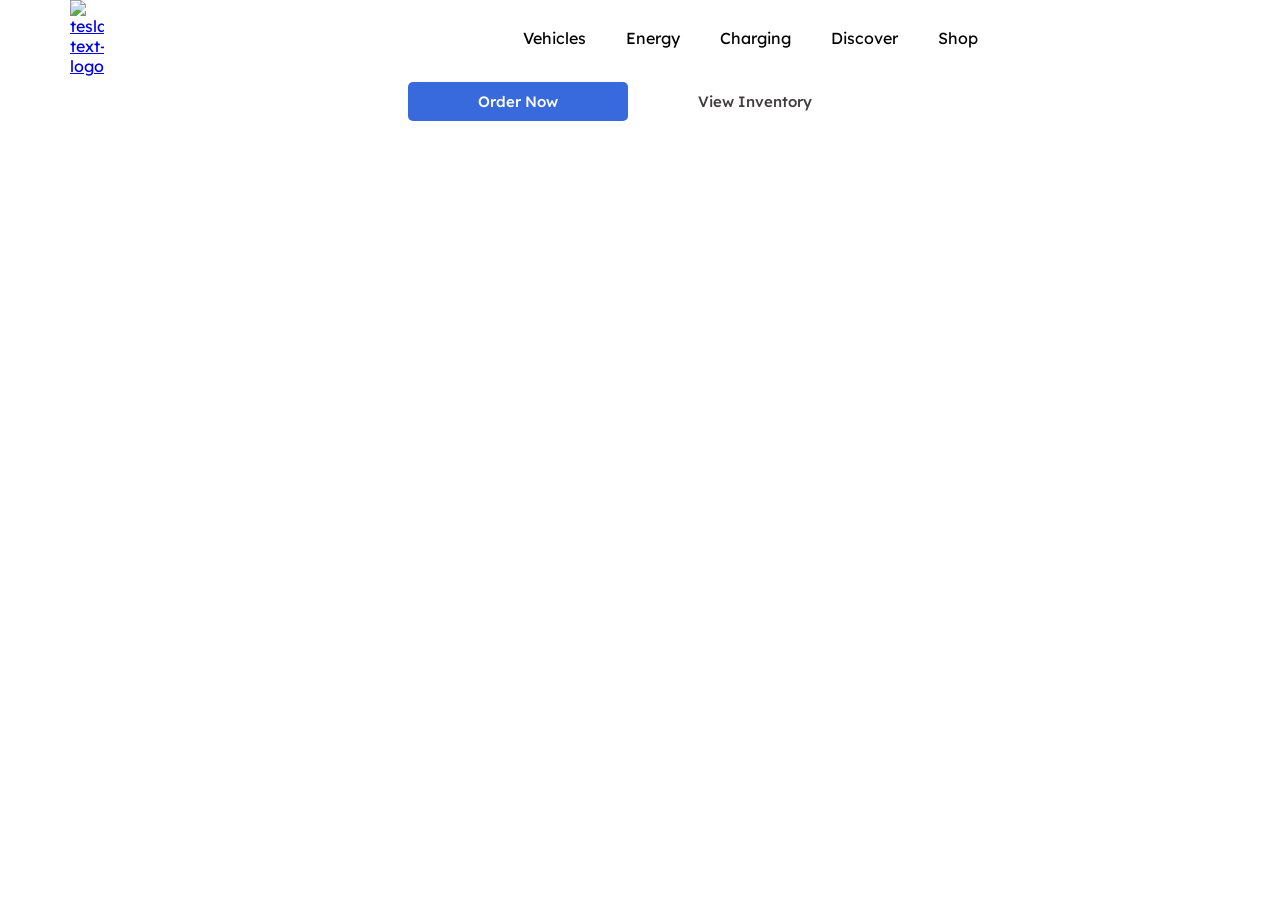
==== tesla.html @ 4c20801f "Finish making the promotion-1" ====
<!DOCTYPE html>
<html lang="en">
<head>
    <meta charset="UTF-8">
    <meta name="viewport" content="width=device-width, initial-scale=1.0">
    <title>Electric Cars, Solar & Clean Energy | Tesla</title>
    <link rel="stylesheet" href="tesla.css">

    <link rel="stylesheet" href="https://fonts.googleapis.com/css2?family=Material+Symbols+Outlined:opsz,wght,FILL,GRAD@24,400,0,0" />

    <link rel="preconnect" href="https://fonts.googleapis.com">
    <link rel="preconnect" href="https://fonts.gstatic.com" crossorigin>
    <link href="https://fonts.googleapis.com/css2?family=Lexend:wght@100..900&family=Plus+Jakarta+Sans:ital,wght@0,200..800;1,200..800&display=swap" rel="stylesheet">
</head>
<body>
    <div class="navbar">
        <div class="navbar-container">
            <div class="left-container">
                <a href="#"><img src="https://images.seeklogo.com/logo-png/20/2/tesla-motors-logo-png_seeklogo-204478.png" alt="tesla-text-logo"></a>
            </div>
            <div class="middle-container">
                <ul>
                    <a href="#"><li>Vehicles</li></a>
                    <a href="#"><li>Energy</li></a>
                    <a href="#"><li>Charging</li></a>
                    <a href="#"><li>Discover</li></a>
                    <a href="#"><li>Shop</li></a>
                </ul>
            </div>
            <div class="right-container">
                <a href="#"><span class="material-symbols-outlined">help</span></a>
                <a href="#"><span class="material-symbols-outlined">language</span></a>
                <a href="#"><span class="material-symbols-outlined">account_circle</span></a>
            </div>
        </div>
    </div>

    <div class="hero">
        <div class="hero-container">
            <div class="slide">
                <div class="text">
                    <p>Model 3</p>
                </div>
                <div class="text-1">
                    <p class="order">Order Now</p>
                    <p class="inventory">View Inventory</p>
                </div>
                <a href="#"><img src="https://digitalassets.tesla.com/tesla-contents/image/upload/f_auto,q_auto/Homepage-Promo-Model-3-Desktop-US-CA-MX.jpg" alt=""></a>
            </div>
        </div>
    </div>
</body>
</html>
---- tesla.css ----
* {
    margin: 0;
    padding: 0;
    font-family: "Lexend", sans-serif;
}

.navbar-container {
    display: flex;
    justify-content: space-between;
    align-items: center;

    background-color: rgb(255, 255, 255);
    margin: 0 auto;
}

.left-container img{
    width: 30%;
    display: block;
    margin-left: 70px;
}

.middle-container ul{
    display: flex;
    gap: 20px;
    margin: auto 400px;

    transition: 0.3s;
}

.middle-container a:hover{
    background-color: rgba(169, 167, 167, 0.395);
    border-radius: 5px;

    transition: 0.7s;
}

.middle-container li{
    list-style-type: none;
    color: black;
}

.middle-container a{
    text-decoration: none;
    padding: 10px;
}

.right-container {
    display: flex;
    align-items: center;
    gap: 15px;
    margin: auto 100px;
}

.right-container a:hover {
    background-color: rgba(169, 167, 167, 0.395);
    border-radius: 5px;
    
    transition: 0.7s;
}

.right-container span {
    color: black;
    padding: 5px;
}

.slide {
    position: relative;
}

.slide img{
    width: 100%;
}

.slide .text {
    position: absolute;

    top: 15%;
    left: 50%;
    transform: translateX(-50%);

    font-size: 50px;
    color: white;
}

.text-1 {
    position: absolute;
    display: flex;
    justify-content: center;
    align-items: center;

    top: 28%;
    left: 50%;
    transform: translateX(-50%);

    gap: 10px;

    font-weight: 500;
}

.order {
    color: white;
    background-color: rgb(57, 106, 221);
    padding: 10px 70px;
    font-size: 15px;
    border-radius: 5px;

    transition: 0.3s;
}

.inventory {
    color: rgb(65, 61, 61);
    background-color: rgb(255, 255, 255);
    padding: 10px 60px;
    font-size: 15px;
    border-radius: 5px;

    transition: 0.3s;
}

.order:hover {
    background-color: rgb(48, 85, 171);
}

.inventory:hover {
    background-color: rgb(217, 214, 214);
}
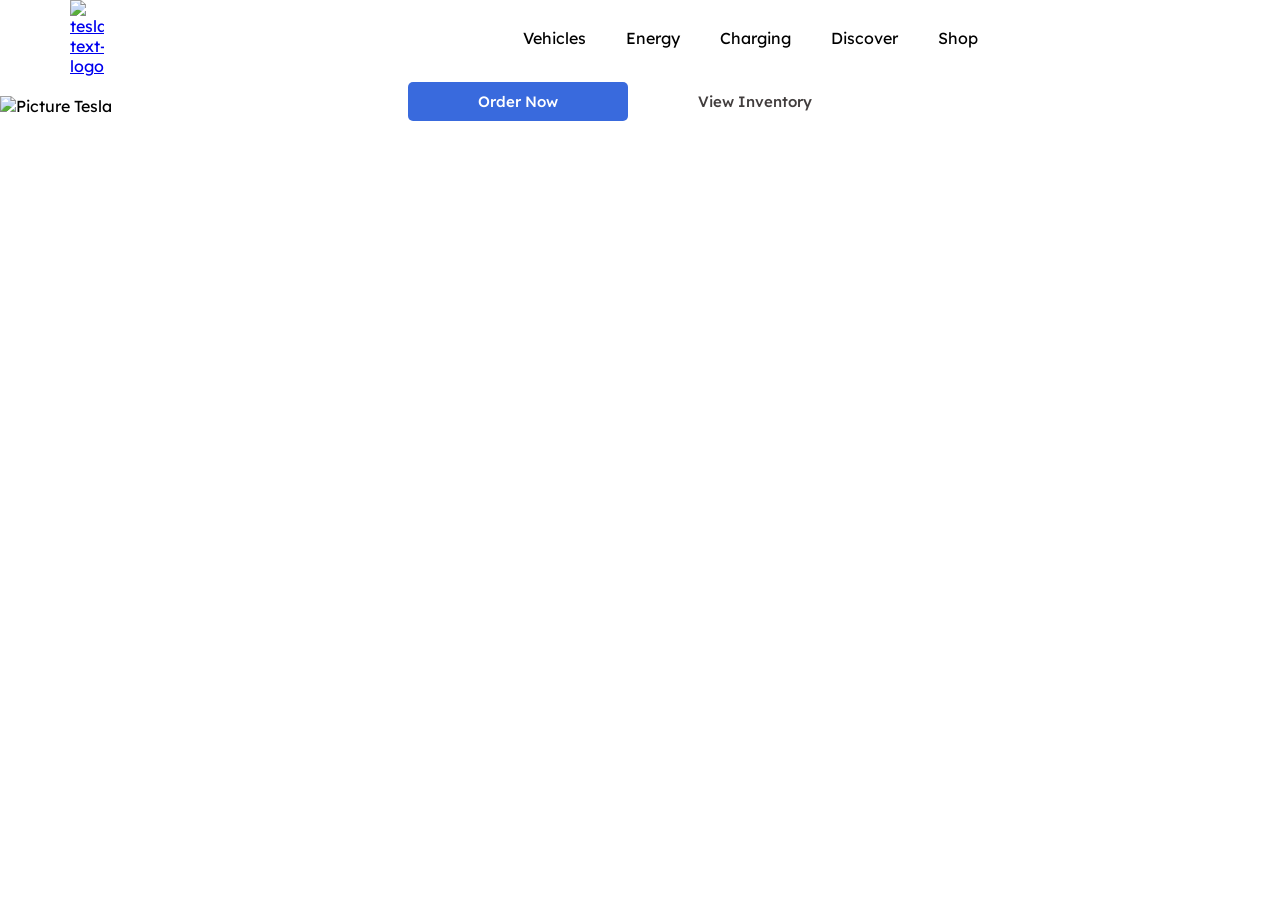
==== commit 7516e6c9: "Making the feature" ====
--- a/tesla.html
+++ b/tesla.html
@@ -47,6 +47,15 @@
                 </div>
                 <a href="#"><img src="https://digitalassets.tesla.com/tesla-contents/image/upload/f_auto,q_auto/Homepage-Promo-Model-3-Desktop-US-CA-MX.jpg" alt=""></a>
             </div>
+
+            <div class="feature">
+                <div class="photo-1">
+                    <img src="https://digitalassets.tesla.com/tesla-contents/image/upload/f_auto,q_auto/Homepage-FSD-Safety-Report-Split-Desktop.jpg" alt="Picture Tesla">
+                </div>
+                <div class="photo-2">
+
+                </div>
+            </div>
         </div>
     </div>
 </body>
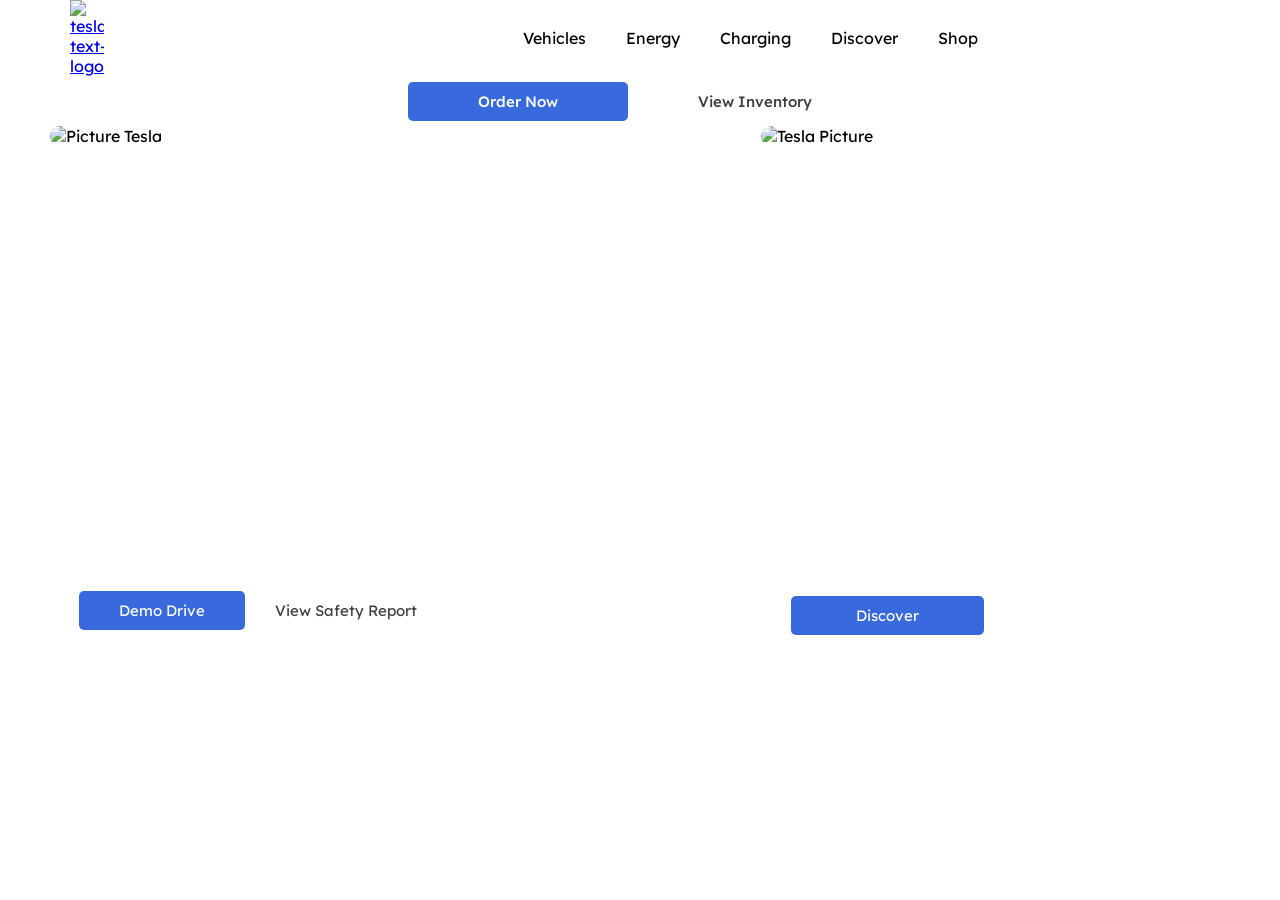
==== commit c5b3fe65: "Finish make feature" ====
--- a/tesla.html
+++ b/tesla.html
@@ -42,18 +42,32 @@
                     <p>Model 3</p>
                 </div>
                 <div class="text-1">
-                    <p class="order">Order Now</p>
-                    <p class="inventory">View Inventory</p>
+                    <a href="https://www.tesla.com/model3/design#overview"><p class="order">Order Now</p></a>
+                    <a href="https://www.tesla.com/inventory/new/m3?arrangeby=plh&range=0"><p class="inventory">View Inventory</p></a>
                 </div>
                 <a href="#"><img src="https://digitalassets.tesla.com/tesla-contents/image/upload/f_auto,q_auto/Homepage-Promo-Model-3-Desktop-US-CA-MX.jpg" alt=""></a>
             </div>
 
             <div class="feature">
                 <div class="photo-1">
+                    <div class="head-text-1">
+                        <p>Full Self-Driving (Supervised) Keeps You Safer</p>
+                    </div>
+                    <div class="inside-1">
+                        <a href="https://www.tesla.com/drive"><p class="demo">Demo Drive</p></a>
+                        <a href="https://www.tesla.com/fsd/safety"><p class="report">View Safety Report</p></a>
+                    </div>
                     <img src="https://digitalassets.tesla.com/tesla-contents/image/upload/f_auto,q_auto/Homepage-FSD-Safety-Report-Split-Desktop.jpg" alt="Picture Tesla">
                 </div>
+
                 <div class="photo-2">
-
+                    <div class="head-text-2">
+                        <p>Features That Come Standard</p>
+                    </div>
+                    <div class="inside-2">
+                        <a href="https://www.tesla.com/features"><p class="discover">Discover</p></a>
+                    </div>
+                    <img src="https://digitalassets.tesla.com/tesla-contents/image/upload/f_auto,q_auto/Homepage-Features-Desktop.png" alt="Tesla Picture">
                 </div>
             </div>
         </div>
--- a/tesla.css
+++ b/tesla.css
@@ -97,6 +97,10 @@
     font-weight: 500;
 }
 
+.text-1 a {
+    text-decoration: none;
+}
+
 .order {
     color: white;
     background-color: rgb(57, 106, 221);
@@ -124,3 +128,129 @@
 .inventory:hover {
     background-color: rgb(217, 214, 214);
 }
+
+.feature {
+    display: flex;
+    position: relative;
+    gap: 30px;
+    margin: 30px;
+}
+
+.photo-1 {
+    width: 58%;
+    height: 40%;
+    overflow: hidden;
+    margin-left: 20px;
+}
+
+.photo-1 img {
+    border-radius: 10px;
+    width: 100%;
+}
+
+.photo-2 {
+    width: 40%;
+    height: 560px;
+    overflow: hidden;
+    margin-right: 20px;   
+
+    border-radius: 10px;
+}
+
+.photo-2 img {
+    border-radius: 10px;
+    width: 100%;
+}
+
+.head-text-1 {
+    position: absolute;
+    color: white;
+
+    top: 70%;
+    left: 4%;
+
+    font-size: 38px;
+    font-weight: 520;
+}
+
+.inside-1 {
+    display: flex;
+    align-items: center;
+    justify-items: left;
+    gap: 10px;
+    position: absolute;
+    color: white;
+    top: 83%;
+    left: 4%;
+}
+
+.inside-1 a {
+    text-decoration: none;
+}
+
+.demo {
+    color: white;
+    background-color: rgb(57, 106, 221);
+    padding: 10px 40px;
+    font-size: 15px;
+    border-radius: 5px;
+
+    transition: 0.3s;
+
+    text-decoration: none;
+}
+
+.demo:hover {
+    background-color: rgb(48, 85, 171);
+}
+
+.report {
+    color: rgb(65, 61, 61);
+    background-color: rgb(255, 255, 255);
+    padding: 10px 20px;
+    font-size: 15px;
+    border-radius: 5px;
+
+    transition: 0.3s;
+
+    text-decoration: none;
+}
+
+.report:hover {
+    background-color: rgb(217, 214, 214);
+}
+
+.head-text-2 {
+    position: absolute;
+    color: white;
+
+    top: 58%;
+    font-size: 50px;
+    margin: 0 30px;
+    font-weight: 520;
+}
+
+.inside-2 {
+    position: absolute;
+    color: white;
+    margin: 0 30px;
+    top: 84%;
+}
+
+.inside-2 a {
+    text-decoration: none;
+}
+
+.discover {
+    color: white;
+    background-color: rgb(57, 106, 221);
+    padding: 10px 65px;
+    font-size: 15px;
+    border-radius: 5px;
+
+    transition: 0.3s;
+}
+
+.discover:hover{
+    background-color: rgb(48, 85, 171);
+}
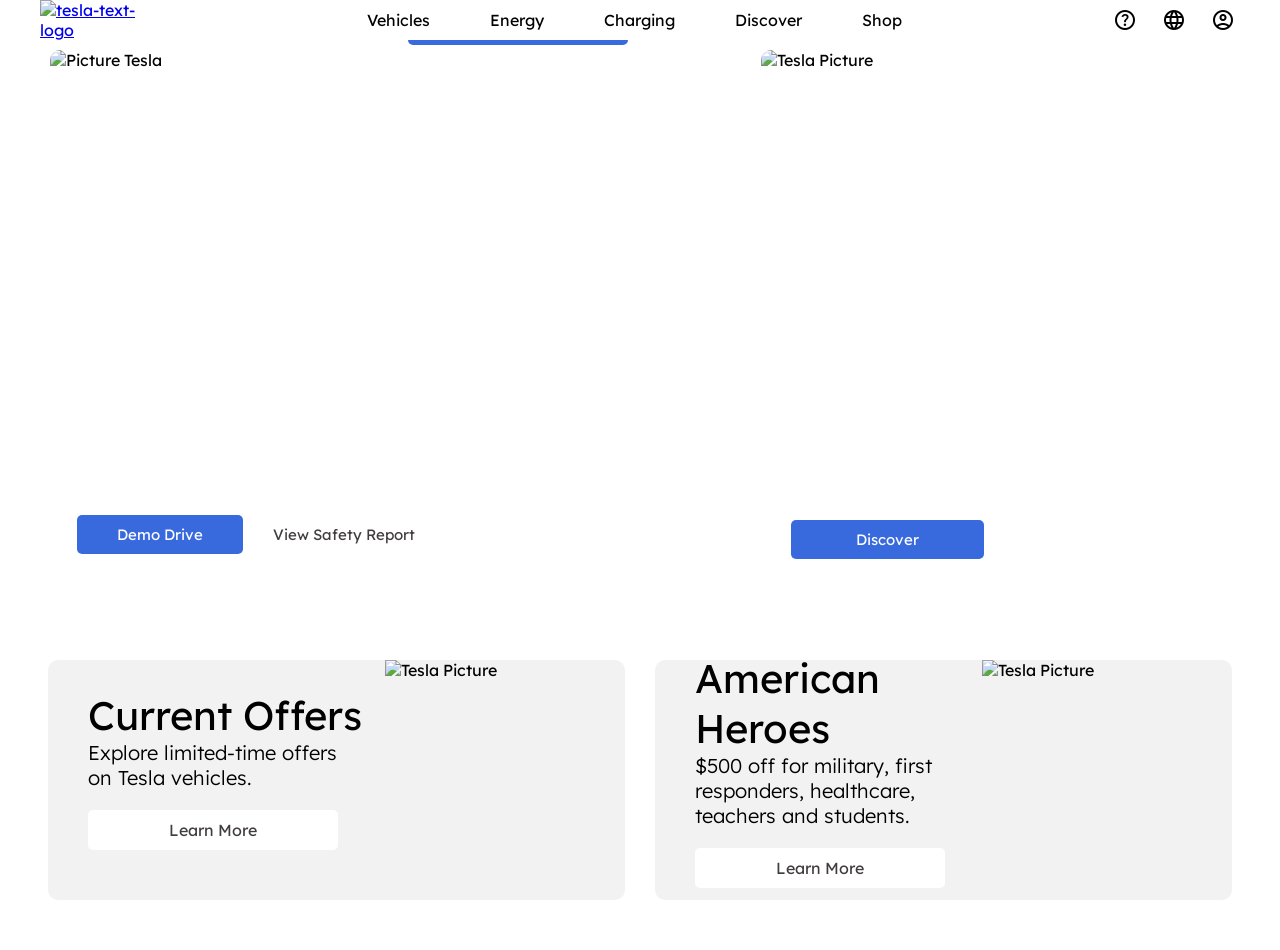
==== commit 273a6d7d: "Make the offers" ====
--- a/tesla.html
+++ b/tesla.html
@@ -20,11 +20,11 @@
             </div>
             <div class="middle-container">
                 <ul>
-                    <a href="#"><li>Vehicles</li></a>
-                    <a href="#"><li>Energy</li></a>
-                    <a href="#"><li>Charging</li></a>
-                    <a href="#"><li>Discover</li></a>
-                    <a href="#"><li>Shop</li></a>
+                    <li><a href="#">Vehicles</a></li>
+                    <li><a href="#">Energy</a></li>
+                    <li><a href="#">Charging</a></li>
+                    <li><a href="#">Discover</a></li>
+                    <li><a href="#">Shop</a></li>
                 </ul>
             </div>
             <div class="right-container">
@@ -70,6 +70,34 @@
                     <img src="https://digitalassets.tesla.com/tesla-contents/image/upload/f_auto,q_auto/Homepage-Features-Desktop.png" alt="Tesla Picture">
                 </div>
             </div>
+
+            <div class="offers">
+                <div class="offers-1">
+                    <div class="left-offers">
+                        <div class="text-offers-1">
+                            <h4 class="head">Current Offers</h4>
+                            <p class="sub-head">Explore limited-time offers on Tesla vehicles.</p>
+                            <div class="button">
+                                <a href="https://www.tesla.com/current-offers"><p class="learn">Learn More</p></a>
+                            </div>
+                        </div>
+
+                        <img src="https://digitalassets.tesla.com/tesla-contents/image/upload/f_auto,q_auto/Homepage-Grid-Current-Offers.jpg" alt="Tesla Picture">
+                    </div>
+                    
+                    <div class="right-offers">
+                        <div class="text-offers-2">
+                            <h4 class="head">American Heroes</h4>
+                            <p class="sub-head">$500 off for military, first responders, healthcare, teachers and students.</p>
+                            <div class="button">
+                                <a href="https://www.tesla.com/american-heroes"><p class="learn">Learn More</p></a>
+                            </div>
+                        </div>
+
+                        <img src="https://digitalassets.tesla.com/tesla-contents/image/upload/f_auto,q_auto/Homepage-Grid-American-Heroes-v2.jpg" alt="Tesla Picture">
+                    </div>
+                </div>
+            </div>
         </div>
     </div>
 </body>
--- a/tesla.css
+++ b/tesla.css
@@ -4,25 +4,32 @@
     font-family: "Lexend", sans-serif;
 }
 
+.navbar {
+    position: fixed ;
+    width: 100%;
+
+    z-index: 999;
+}
+
 .navbar-container {
     display: flex;
     justify-content: space-between;
     align-items: center;
+    /* padding: 0 20px; */
 
     background-color: rgb(255, 255, 255);
-    margin: 0 auto;
+    /* margin: 0 auto; */
 }
 
 .left-container img{
-    width: 30%;
+    width: 120px;
     display: block;
-    margin-left: 70px;
+    margin-left: 40px;
 }
 
 .middle-container ul{
     display: flex;
     gap: 20px;
-    margin: auto 400px;
 
     transition: 0.3s;
 }
@@ -36,19 +43,20 @@
 
 .middle-container li{
     list-style-type: none;
+}
+
+.middle-container a{
+    text-decoration: none;
+    padding: 10px 20px;
     color: black;
 }
 
-.middle-container a{
-    text-decoration: none;
-    padding: 10px;
-}
-
 .right-container {
     display: flex;
     align-items: center;
     gap: 15px;
-    margin: auto 100px;
+    margin-right: 40px;
+
 }
 
 .right-container a:hover {
@@ -138,14 +146,18 @@
 
 .photo-1 {
     width: 58%;
-    height: 40%;
+    height: 560px;
     overflow: hidden;
     margin-left: 20px;
+
+    border-radius: 10px;
+    position: relative;
 }
 
 .photo-1 img {
-    border-radius: 10px;
     width: 100%;
+    height: 100%;
+    object-fit: cover;
 }
 
 .photo-2 {
@@ -155,11 +167,13 @@
     margin-right: 20px;   
 
     border-radius: 10px;
+    position: relative;
 }
 
 .photo-2 img {
-    border-radius: 10px;
     width: 100%;
+    height: 100%;
+    object-fit: cover;
 }
 
 .head-text-1 {
@@ -253,4 +267,114 @@
 
 .discover:hover{
     background-color: rgb(48, 85, 171);
+}
+
+.offers {
+    margin: 50px 20px;
+}
+
+.offers-1 {
+    display: flex;
+    justify-content: left;
+    margin: 0 28px;
+    gap: 30px;
+}
+
+.left-offers {
+    position: relative;
+    background-color: rgba(222, 224, 223, 0.437);
+    display: flex;
+    align-items: center;
+    justify-content: space-between;
+    border-radius: 10px;
+    overflow: hidden;
+
+    width: 50%;
+    height: 240px;
+
+    gap: 20px;
+}
+
+.left-offers img {
+    width: 240px;
+    height: 240px;
+    overflow: hidden;
+    object-fit: cover;
+}
+
+.text-offers-1 {
+    flex: 1;
+    padding-left: 40px;
+}
+
+.text-offers-1 .head{
+    font-size: 40px;
+    font-weight: 400;
+}
+
+.text-offers-1 .sub-head{
+    font-size: 20px;
+    font-weight: 300;
+}
+
+.right-offers {
+    position: relative;
+    background-color: rgba(222, 224, 223, 0.437);
+    display: flex;
+    justify-content: space-between;
+    align-items: center;
+    border-radius: 10px;
+    overflow: hidden;
+
+    width: 50%;
+    height: 240px;
+
+    gap: 20px;
+}
+
+.right-offers img {
+    width: 250px;
+    height: 240px;
+    overflow: hidden;
+    object-fit: cover;
+}
+
+.text-offers-2 {
+    flex: 1;
+    padding-left: 40px;
+}
+
+.text-offers-2 .head{
+    font-size: 40px;
+    font-weight: 400;
+}
+
+.text-offers-2 .sub-head{
+    font-size: 20px;
+    font-weight: 300;
+}
+
+.button {
+    align-items: center;
+    display: flex;
+    justify-content: center;
+    background-color: rgb(255, 255, 255);
+    width: 250px;
+    height: 40px;
+    margin: 20px 0;
+
+    border-radius: 5px;
+    transition: 0.3s;
+}
+
+.button a{
+    text-decoration: none;
+}
+
+.learn {
+    color: rgb(65, 61, 61); 
+}
+
+.button:hover {
+    background-color: rgb(217, 214, 214);
 }
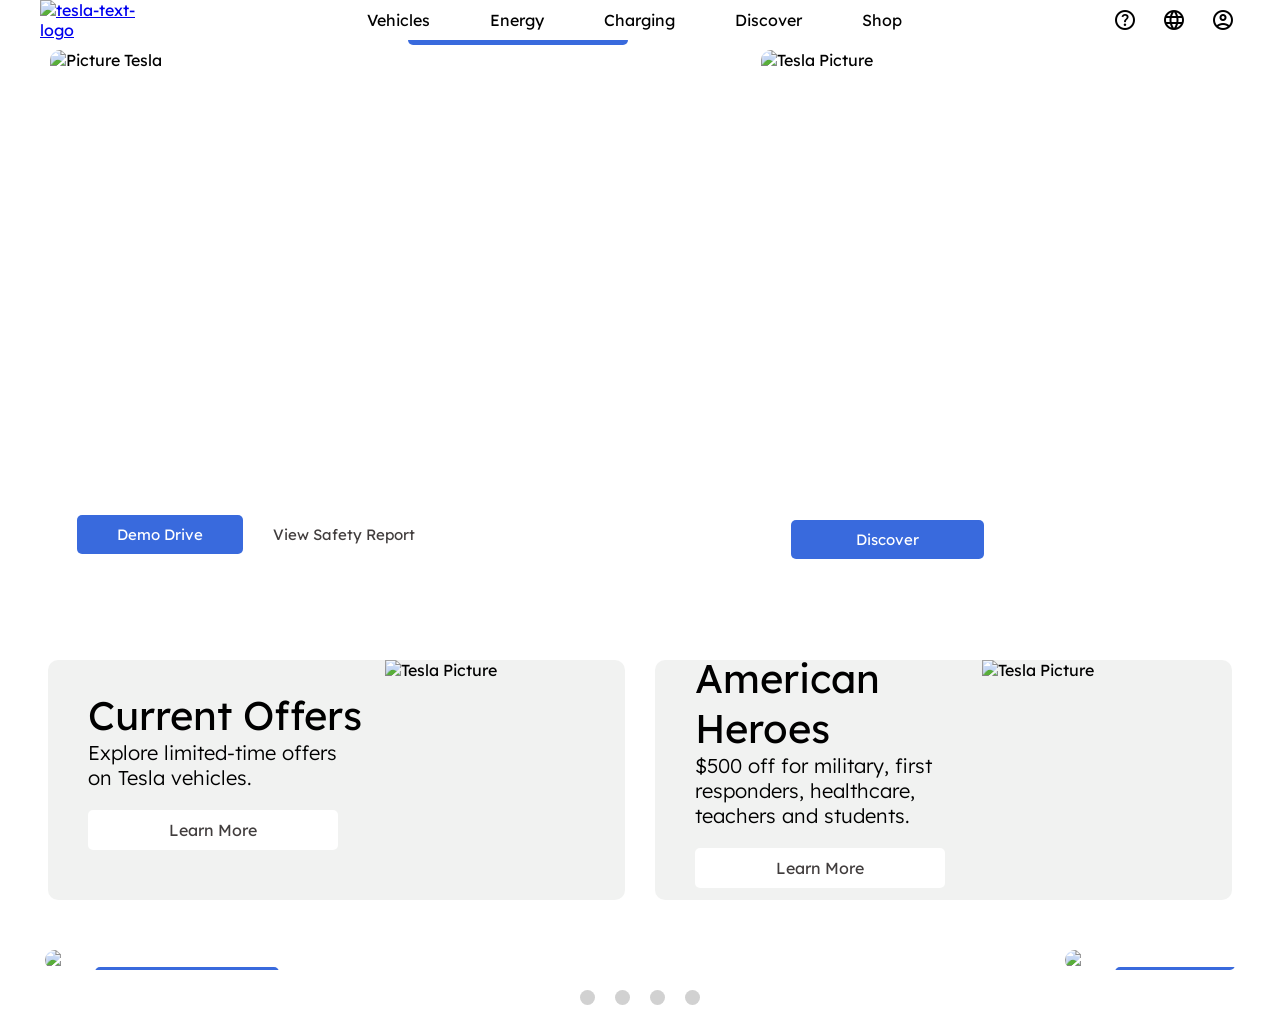
==== commit fa7a07fc: "Finish making the slider for car model" ====
--- a/tesla.html
+++ b/tesla.html
@@ -98,6 +98,60 @@
                     </div>
                 </div>
             </div>
+            
+            <div class="car-model-slide">
+                <div class="car-card" id="car-1">
+                    <img src="https://digitalassets.tesla.com/tesla-contents/image/upload/f_auto,q_auto/Homepage-Vehicle-Card-Model-Y-Desktop-US-Snow.jpg" alt="Tesla Picture">
+                    <h4 class="head-model-1">Midsize SUV</h4>
+                    <h4 class="sub-head-model-1">Model Y</h4>
+                    <div class="link-information-model-1">
+                        <a href="https://www.tesla.com/modely/design#overview"><p class="order-1">Order Now</p></a>
+                        <a href="https://www.tesla.com/modely#performance"><p class="learn-1">Learn More</p></a>
+                    </div>
+                </div>
+
+                <div class="car-card" id="car-2">
+                    <img src="https://digitalassets.tesla.com/tesla-contents/image/upload/f_auto,q_auto/Homepage-Card-Model-3-Desktop-US_PR_MX.jpg" alt="Tesla Picture">
+                    <h4 class="head-model-2">Sport Sedan</h4>
+                    <h4 class="sub-head-model-2">Model 3</h4>
+                    <a href="https://www.tesla.com/model3/design?financeModalTab=finance_options&financeProduct=finplat.AUTO_LOAN%3ALOAN%3ACT_PRIVATE#overview" class="sub-head-model-2-1"><p>2.99% APR Available</p></a>
+                    <div class="link-information-model-1">
+                        <a href="https://www.tesla.com/model3/design#overview"><p class="order-1">Order Now</p></a>
+                        <a href="https://www.tesla.com/model3"><p class="learn-1">Learn More</p></a>
+                    </div>
+                </div>
+
+                <div class="car-card" id="car-3">
+                    <img src="https://digitalassets.tesla.com/tesla-contents/image/upload/f_auto,q_auto/Homepage-Card-Model-X-Desktop-US_PR_MX.jpg" alt="Tesla Picture">
+                    <h4 class="head-model-3">Luxury SUV</h4>
+                    <h4 class="sub-head-model-3">Model X</h4>
+                    <a href="https://www.tesla.com/modelx/design?financeModalTab=finance_options&financeProduct=finplat.AUTO_LOAN%3ALOAN%3ACT_PRIVATE#overview" class="sub-head-model-3-1"><p>3.99% APR Available</p></a>
+                    <div class="link-information-model-1">
+                        <a href="https://www.tesla.com/modelx/design#overview" class="order-1"><p>Order Now</p></a>
+                        <a href="https://www.tesla.com/modelx" class="learn-1"><p>Learn More</p></a>
+                    </div>
+                </div>
+
+                <div class="car-card" id="car-4">
+                    <img src="https://digitalassets.tesla.com/tesla-contents/image/upload/f_auto,q_auto/Homepage-Card-Model-S-Desktop-US-v3.jpg" alt="Tesla Picture">
+                    <h4 class="head-model-4">Luxury Sedan</h4>
+                    <h4 class="sub-head-model-4">Model S</h4>
+                    <a href="https://www.tesla.com/models/design?financeModalTab=finance_options&financeProduct=finplat.AUTO_LOAN%3ALOAN%3ACT_PRIVATE#overview" class="sub-head-model-4-1"><p>3.99% APR Available</p></a>
+                    <div class="link-information-model-1">
+                        <a href="https://www.tesla.com/models/design#overview"><p class="order-1">Order Now</p></a>
+                        <a href="https://www.tesla.com/models"><p class="learn-1">Learn More</p></a>
+                    </div>
+                </div>
+            
+            </div> 
+            <div class="dot-container">
+                <a href="#car-1" class="dot"></a>
+                <a href="#car-2" class="dot"></a>
+                <a href="#car-3" class="dot"></a>
+                <a href="#car-4" class="dot"></a>
+            </div>
+
+            
         </div>
     </div>
 </body>
--- a/tesla.css
+++ b/tesla.css
@@ -15,10 +15,8 @@
     display: flex;
     justify-content: space-between;
     align-items: center;
-    /* padding: 0 20px; */
 
     background-color: rgb(255, 255, 255);
-    /* margin: 0 auto; */
 }
 
 .left-container img{
@@ -377,4 +375,137 @@
 
 .button:hover {
     background-color: rgb(217, 214, 214);
-}+}
+
+.car-model-slide {
+    display: flex;
+    gap: 20px;
+    align-items: center;
+    border-radius: 5px;
+    margin: 10px 45px;
+
+    overflow-x: auto;
+    scroll-snap-type: x mandatory;
+
+    scroll-behavior: smooth;
+}
+
+.car-model-slide::-webkit-scrollbar {
+    display: none;
+}
+
+.car-card img{
+    border-radius: 10px;
+    width: 1000px;
+}
+
+.car-card {
+    position: relative;
+    display: flex;
+    color: white;
+    min-width: 1000px;
+
+    scroll-snap-align: center;
+}
+
+.head-model-1, .head-model-2, .head-model-3, .head-model-4{
+    position: absolute;
+    left: 5%;
+    top: 10%;
+}
+
+.sub-head-model-1, .sub-head-model-2, .sub-head-model-3, .sub-head-model-4 {
+    position: absolute;
+    left: 5%;
+    top: 70%;
+
+    font-size: 50px;
+    font-weight: 500;
+}
+
+.sub-head-model-2, .sub-head-model-3, .sub-head-model-4 {
+    position: absolute;
+    left: 5%;
+    top: 63%;
+
+    font-size: 50px;
+    font-weight: 500;
+}
+
+.sub-head-model-2-1, .sub-head-model-3-1, .sub-head-model-4-1{
+    position: absolute;
+    left: 5%;
+    top: 75%;
+
+    font-weight: 300;
+    font-size: 25px;
+
+    color: white;
+}
+
+.sub-head-model-2-1 a, .sub-head-model-3-1 a, .sub-head-model-4-1 a{
+    color: white;
+}
+
+.link-information-model-1 {
+    position: absolute;
+
+    display: flex;
+    gap: 10px;
+
+    left: 5%;
+    top: 85%;
+
+    border-radius: 5px;
+}
+
+.link-information-model-1 a {
+    text-decoration: none;
+}
+
+.order-1 {
+    background-color: rgb(57, 106, 221);
+    color: white;
+    padding: 10px 50px;
+    border-radius: 5px;
+
+    transition: 0.3s;
+}
+
+.learn-1 {
+    color: rgb(65, 61, 61);
+    background-color: rgb(255, 255, 255);
+    padding: 10px 50px;
+    border-radius: 5px;
+
+    transition: 0.3s;
+}
+
+.order-1:hover {
+    background-color: rgb(48, 85, 171);
+}
+
+.learn-1:hover {
+    background-color: rgb(217, 214, 214);
+}
+
+.dot-container {
+    display: flex;
+    justify-content: center;
+    gap: 20px;
+    margin: 20px auto;
+}
+
+.dot {
+    display: block;
+    width: 15px;
+    height: 15px;
+    background-color: #d1d1d1;
+    border-radius: 50%;
+    transition: 0.3s;
+}
+
+.dot:hover, .dot:active {
+    background-color: #333;
+}
+
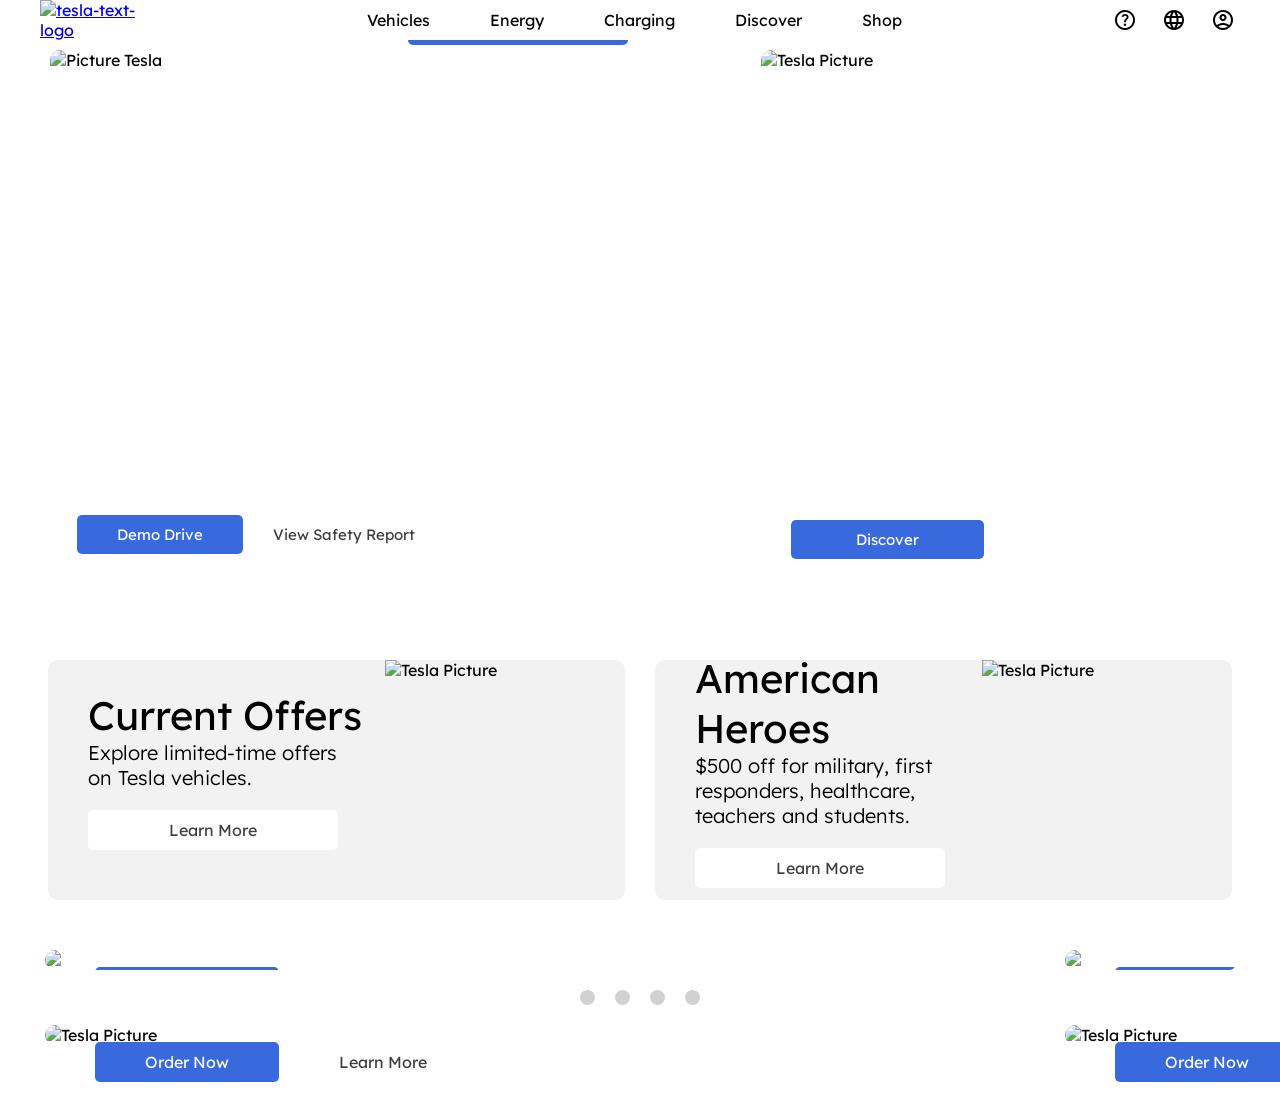
==== commit 66583426: "Finish make the energy slide" ====
--- a/tesla.html
+++ b/tesla.html
@@ -151,6 +151,48 @@
                 <a href="#car-4" class="dot"></a>
             </div>
 
+            <div class="energy-slide">
+                <div class="energy-card">
+                    <img src="https://digitalassets.tesla.com/tesla-contents/image/upload/f_auto,q_auto/Homepage-Card-Solar-Panels-Desktop-v2.jpg" alt="Tesla Picture">
+                    <h4 class="head-energy-text-1">Solar Panels</h4>
+                    <p class="sub-head-energy-text-1">Power Your Home and Reduce Your Electricity Bill</p>
+                    <div class="order-learn">
+                        <a href="#" class="energy-order"><p>Order Now</p></a>
+                        <a href="#" class="energy-learn"><p>Learn More</p></a>
+                    </div>
+                </div>
+            
+
+                <div class="energy-card">
+                    <img src="https://digitalassets.tesla.com/tesla-contents/image/upload/f_auto,q_auto/Homepage-Card-Powerwall-Desktop.png" alt="Tesla Picture">
+                    <h4 class="head-energy-text-1">Powerwall</h4>
+                    <p class="sub-head-energy-text-1">Keep Your Lights On During Outages</p>
+                    <div class="order-learn">
+                        <a href="#" class="energy-order"><p>Order Now</p></a>
+                        <a href="#" class="energy-learn"><p>Learn More</p></a>
+                    </div>
+                </div>
+
+                <div class="energy-card">
+                    <img src="https://digitalassets.tesla.com/tesla-contents/image/upload/f_auto,q_auto/Homepage-Card-Megapack-Desktop-v2.jpg" alt="Tesla Picture">
+                    <h4 class="head-energy-text-1">Megapack</h4>
+                    <p class="sub-head-energy-text-1">Massive Batteries for Massive Energy Support</p>
+                    <div class="order-learn">
+                        <a href="#" class="energy-order"><p>Learn More</p></a>
+                    </div>
+                </div>
+
+                <div class="energy-card">
+                    <img src="https://digitalassets.tesla.com/tesla-contents/image/upload/f_auto,q_auto/Homepage-Card-Solar-Roof-Desktop-v2.jpg" alt="Tesla Picture">
+                    <h4 class="head-energy-text-1">Solar Roof</h4>
+                    <p class="sub-head-energy-text-1">Generate Clean Energy With Your Roof</p>
+                    <div class="order-learn">
+                        <a href="#" class="energy-order"><p>Order Now</p></a>
+                        <a href="#" class="energy-learn"><p>Learn More</p></a>
+                    </div>
+                </div>
+            </div>
+
             
         </div>
     </div>
--- a/tesla.css
+++ b/tesla.css
@@ -509,3 +509,88 @@
     background-color: #333;
 }
 
+.energy-slide {
+    display: flex;
+    /* align-items: center; */
+
+    
+    gap: 20px;
+
+    margin: 20px 45px;
+    /* position: relative; */
+}
+
+.energy-card {
+    display: flex;
+    position: relative;
+}
+
+.energy-card img {
+    display: flex;
+    width: 1000px;
+
+    border-radius: 10px;
+}
+
+.head-energy-text-1 {
+    position: absolute;
+    color: white;
+    left: 5%;
+    top: 65%;
+
+    font-size: 45px;
+    font-weight: 500;
+}
+
+.sub-head-energy-text-1 {
+    position: absolute;
+    color: white;
+    left: 5%;
+    top: 75%;
+
+    font-size: 18px;
+    font-weight: 200;
+
+}
+
+.order-learn {
+    display: flex;
+
+    position: absolute;
+    left: 5%;
+    top: 85%;
+
+    gap: 10px;
+}
+
+.energy-order {
+    color: white;
+    text-decoration: none;
+
+    background-color: rgb(57, 106, 221);
+    padding: 10px 50px;
+    border-radius: 5px;
+
+    transition: 0.3s;
+}
+
+.energy-learn {
+    color: rgb(65, 61, 61);
+    text-decoration: none;
+
+    background-color: rgb(255, 255, 255);
+    
+    padding: 10px 50px;
+    border-radius: 5px;
+
+    transition: 0.3s;
+
+}
+
+.energy-learn:hover {
+    background-color: rgb(217, 214, 214);
+}
+
+.energy-order:hover {
+    background-color: rgb(48, 85, 171);
+}
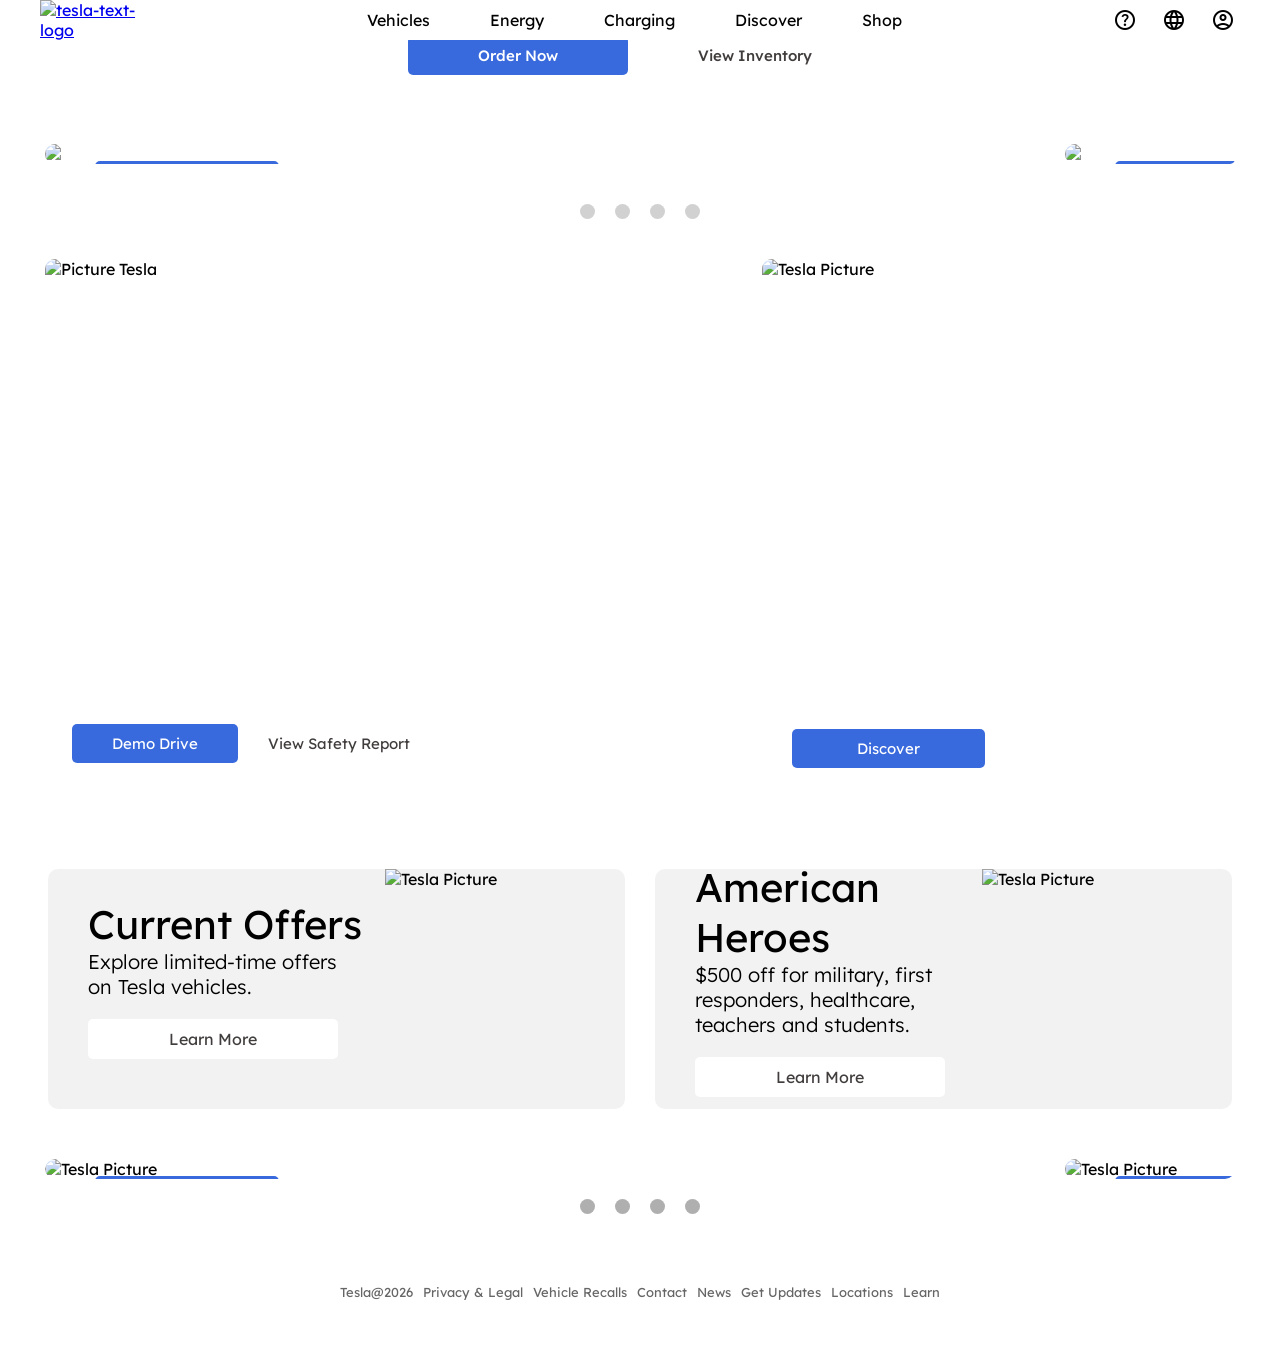
==== commit 2c306525: "Finish." ====
--- a/tesla.html
+++ b/tesla.html
@@ -37,6 +37,7 @@
 
     <div class="hero">
         <div class="hero-container">
+            
             <div class="slide">
                 <div class="text">
                     <p>Model 3</p>
@@ -46,6 +47,58 @@
                     <a href="https://www.tesla.com/inventory/new/m3?arrangeby=plh&range=0"><p class="inventory">View Inventory</p></a>
                 </div>
                 <a href="#"><img src="https://digitalassets.tesla.com/tesla-contents/image/upload/f_auto,q_auto/Homepage-Promo-Model-3-Desktop-US-CA-MX.jpg" alt=""></a>
+            </div>
+
+            <div class="car-model-slide">
+                <div class="car-card" id="car-1">
+                    <img src="https://digitalassets.tesla.com/tesla-contents/image/upload/f_auto,q_auto/Homepage-Vehicle-Card-Model-Y-Desktop-US-Snow.jpg" alt="Tesla Picture">
+                    <h4 class="head-model-1">Midsize SUV</h4>
+                    <h4 class="sub-head-model-1">Model Y</h4>
+                    <div class="link-information-model-1">
+                        <a href="https://www.tesla.com/modely/design#overview"><p class="order-1">Order Now</p></a>
+                        <a href="https://www.tesla.com/modely#performance"><p class="learn-1">Learn More</p></a>
+                    </div>
+                </div>
+
+                <div class="car-card" id="car-2">
+                    <img src="https://digitalassets.tesla.com/tesla-contents/image/upload/f_auto,q_auto/Homepage-Card-Model-3-Desktop-US_PR_MX.jpg" alt="Tesla Picture">
+                    <h4 class="head-model-2">Sport Sedan</h4>
+                    <h4 class="sub-head-model-2">Model 3</h4>
+                    <a href="https://www.tesla.com/model3/design?financeModalTab=finance_options&financeProduct=finplat.AUTO_LOAN%3ALOAN%3ACT_PRIVATE#overview" class="sub-head-model-2-1"><p>2.99% APR Available</p></a>
+                    <div class="link-information-model-1">
+                        <a href="https://www.tesla.com/model3/design#overview"><p class="order-1">Order Now</p></a>
+                        <a href="https://www.tesla.com/model3"><p class="learn-1">Learn More</p></a>
+                    </div>
+                </div>
+
+                <div class="car-card" id="car-3">
+                    <img src="https://digitalassets.tesla.com/tesla-contents/image/upload/f_auto,q_auto/Homepage-Card-Model-X-Desktop-US_PR_MX.jpg" alt="Tesla Picture">
+                    <h4 class="head-model-3">Luxury SUV</h4>
+                    <h4 class="sub-head-model-3">Model X</h4>
+                    <a href="https://www.tesla.com/modelx/design?financeModalTab=finance_options&financeProduct=finplat.AUTO_LOAN%3ALOAN%3ACT_PRIVATE#overview" class="sub-head-model-3-1"><p>3.99% APR Available</p></a>
+                    <div class="link-information-model-1">
+                        <a href="https://www.tesla.com/modelx/design#overview" class="order-1"><p>Order Now</p></a>
+                        <a href="https://www.tesla.com/modelx" class="learn-1"><p>Learn More</p></a>
+                    </div>
+                </div>
+
+                <div class="car-card" id="car-4">
+                    <img src="https://digitalassets.tesla.com/tesla-contents/image/upload/f_auto,q_auto/Homepage-Card-Model-S-Desktop-US-v3.jpg" alt="Tesla Picture">
+                    <h4 class="head-model-4">Luxury Sedan</h4>
+                    <h4 class="sub-head-model-4">Model S</h4>
+                    <a href="https://www.tesla.com/models/design?financeModalTab=finance_options&financeProduct=finplat.AUTO_LOAN%3ALOAN%3ACT_PRIVATE#overview" class="sub-head-model-4-1"><p>3.99% APR Available</p></a>
+                    <div class="link-information-model-1">
+                        <a href="https://www.tesla.com/models/design#overview"><p class="order-1">Order Now</p></a>
+                        <a href="https://www.tesla.com/models"><p class="learn-1">Learn More</p></a>
+                    </div>
+                </div>
+            
+            </div> 
+            <div class="dot-container">
+                <a href="#car-1" class="dot"></a>
+                <a href="#car-2" class="dot"></a>
+                <a href="#car-3" class="dot"></a>
+                <a href="#car-4" class="dot"></a>
             </div>
 
             <div class="feature">
@@ -99,101 +152,72 @@
                 </div>
             </div>
             
-            <div class="car-model-slide">
-                <div class="car-card" id="car-1">
-                    <img src="https://digitalassets.tesla.com/tesla-contents/image/upload/f_auto,q_auto/Homepage-Vehicle-Card-Model-Y-Desktop-US-Snow.jpg" alt="Tesla Picture">
-                    <h4 class="head-model-1">Midsize SUV</h4>
-                    <h4 class="sub-head-model-1">Model Y</h4>
-                    <div class="link-information-model-1">
-                        <a href="https://www.tesla.com/modely/design#overview"><p class="order-1">Order Now</p></a>
-                        <a href="https://www.tesla.com/modely#performance"><p class="learn-1">Learn More</p></a>
-                    </div>
-                </div>
-
-                <div class="car-card" id="car-2">
-                    <img src="https://digitalassets.tesla.com/tesla-contents/image/upload/f_auto,q_auto/Homepage-Card-Model-3-Desktop-US_PR_MX.jpg" alt="Tesla Picture">
-                    <h4 class="head-model-2">Sport Sedan</h4>
-                    <h4 class="sub-head-model-2">Model 3</h4>
-                    <a href="https://www.tesla.com/model3/design?financeModalTab=finance_options&financeProduct=finplat.AUTO_LOAN%3ALOAN%3ACT_PRIVATE#overview" class="sub-head-model-2-1"><p>2.99% APR Available</p></a>
-                    <div class="link-information-model-1">
-                        <a href="https://www.tesla.com/model3/design#overview"><p class="order-1">Order Now</p></a>
-                        <a href="https://www.tesla.com/model3"><p class="learn-1">Learn More</p></a>
-                    </div>
-                </div>
-
-                <div class="car-card" id="car-3">
-                    <img src="https://digitalassets.tesla.com/tesla-contents/image/upload/f_auto,q_auto/Homepage-Card-Model-X-Desktop-US_PR_MX.jpg" alt="Tesla Picture">
-                    <h4 class="head-model-3">Luxury SUV</h4>
-                    <h4 class="sub-head-model-3">Model X</h4>
-                    <a href="https://www.tesla.com/modelx/design?financeModalTab=finance_options&financeProduct=finplat.AUTO_LOAN%3ALOAN%3ACT_PRIVATE#overview" class="sub-head-model-3-1"><p>3.99% APR Available</p></a>
-                    <div class="link-information-model-1">
-                        <a href="https://www.tesla.com/modelx/design#overview" class="order-1"><p>Order Now</p></a>
-                        <a href="https://www.tesla.com/modelx" class="learn-1"><p>Learn More</p></a>
-                    </div>
-                </div>
-
-                <div class="car-card" id="car-4">
-                    <img src="https://digitalassets.tesla.com/tesla-contents/image/upload/f_auto,q_auto/Homepage-Card-Model-S-Desktop-US-v3.jpg" alt="Tesla Picture">
-                    <h4 class="head-model-4">Luxury Sedan</h4>
-                    <h4 class="sub-head-model-4">Model S</h4>
-                    <a href="https://www.tesla.com/models/design?financeModalTab=finance_options&financeProduct=finplat.AUTO_LOAN%3ALOAN%3ACT_PRIVATE#overview" class="sub-head-model-4-1"><p>3.99% APR Available</p></a>
-                    <div class="link-information-model-1">
-                        <a href="https://www.tesla.com/models/design#overview"><p class="order-1">Order Now</p></a>
-                        <a href="https://www.tesla.com/models"><p class="learn-1">Learn More</p></a>
-                    </div>
-                </div>
-            
-            </div> 
-            <div class="dot-container">
-                <a href="#car-1" class="dot"></a>
-                <a href="#car-2" class="dot"></a>
-                <a href="#car-3" class="dot"></a>
-                <a href="#car-4" class="dot"></a>
-            </div>
+            
 
             <div class="energy-slide">
-                <div class="energy-card">
+                <div class="energy-card" id="energy-1">
                     <img src="https://digitalassets.tesla.com/tesla-contents/image/upload/f_auto,q_auto/Homepage-Card-Solar-Panels-Desktop-v2.jpg" alt="Tesla Picture">
                     <h4 class="head-energy-text-1">Solar Panels</h4>
                     <p class="sub-head-energy-text-1">Power Your Home and Reduce Your Electricity Bill</p>
                     <div class="order-learn">
-                        <a href="#" class="energy-order"><p>Order Now</p></a>
-                        <a href="#" class="energy-learn"><p>Learn More</p></a>
-                    </div>
-                </div>
-            
-
-                <div class="energy-card">
+                        <a href="https://www.tesla.com/energy/design?poi=solarpanels" class="energy-order"><p>Order Now</p></a>
+                        <a href="https://www.tesla.com/solarpanels" class="energy-learn"><p>Learn More</p></a>
+                    </div>
+                </div>
+            
+
+                <div class="energy-card" id="energy-2">
                     <img src="https://digitalassets.tesla.com/tesla-contents/image/upload/f_auto,q_auto/Homepage-Card-Powerwall-Desktop.png" alt="Tesla Picture">
                     <h4 class="head-energy-text-1">Powerwall</h4>
                     <p class="sub-head-energy-text-1">Keep Your Lights On During Outages</p>
                     <div class="order-learn">
-                        <a href="#" class="energy-order"><p>Order Now</p></a>
-                        <a href="#" class="energy-learn"><p>Learn More</p></a>
-                    </div>
-                </div>
-
-                <div class="energy-card">
+                        <a href="https://www.tesla.com/powerwall/design" class="energy-order"><p>Order Now</p></a>
+                        <a href="https://www.tesla.com/powerwall" class="energy-learn"><p>Learn More</p></a>
+                    </div>
+                </div>
+
+                <div class="energy-card" id="energy-3">
                     <img src="https://digitalassets.tesla.com/tesla-contents/image/upload/f_auto,q_auto/Homepage-Card-Megapack-Desktop-v2.jpg" alt="Tesla Picture">
                     <h4 class="head-energy-text-1">Megapack</h4>
                     <p class="sub-head-energy-text-1">Massive Batteries for Massive Energy Support</p>
                     <div class="order-learn">
-                        <a href="#" class="energy-order"><p>Learn More</p></a>
-                    </div>
-                </div>
-
-                <div class="energy-card">
+                        <a href="https://www.tesla.com/megapack" class="energy-order-3"><p>Learn More</p></a>
+                    </div>
+                </div>
+
+                <div class="energy-card" id="energy-4">
                     <img src="https://digitalassets.tesla.com/tesla-contents/image/upload/f_auto,q_auto/Homepage-Card-Solar-Roof-Desktop-v2.jpg" alt="Tesla Picture">
                     <h4 class="head-energy-text-1">Solar Roof</h4>
                     <p class="sub-head-energy-text-1">Generate Clean Energy With Your Roof</p>
                     <div class="order-learn">
-                        <a href="#" class="energy-order"><p>Order Now</p></a>
-                        <a href="#" class="energy-learn"><p>Learn More</p></a>
-                    </div>
-                </div>
-            </div>
-
-            
+                        <a href="https://www.tesla.com/energy/design?poi=solarroof" class="energy-order"><p>Order Now</p></a>
+                        <a href="https://www.tesla.com/solarroof" class="energy-learn"><p>Learn More</p></a>
+                    </div>
+                </div>
+            </div>
+            <div class="change-slider">
+                <a href="#energy-1" class="titik"></a>
+                <a href="#energy-2" class="titik"></a>
+                <a href="#energy-3" class="titik"></a>
+                <a href="#energy-4" class="titik"></a>
+            </div>
+        </div>
+    </div>
+
+    <div class="footer">
+        <div class="footer-bar">
+            <div class="footer-container">
+                <ul class="footer-text">
+                    <a href="https://www.tesla.com/about"><li>Tesla@2026</li></a>
+                    <a href="https://www.tesla.com/legal"><li>Privacy & Legal</li></a>
+                    <a href="https://service.tesla.com/en-US/vin-recall-search"><li>Vehicle Recalls</li></a>
+                    <a href="https://www.tesla.com/contact"><li>Contact</li></a>
+                    <a href="https://www.tesla.com/blog"><li>News</li></a>
+                    <a href="https://www.tesla.com/updates"><li>Get Updates</li></a>
+                    <a href="https://www.tesla.com/findus/list"><li>Locations</li></a>
+                    <a href="https://www.tesla.com/learn"><li>Learn</li></a>
+                </ul>
+            </div>
         </div>
     </div>
 </body>
--- a/tesla.css
+++ b/tesla.css
@@ -74,13 +74,14 @@
 }
 
 .slide img{
+    margin-top: 100px;
     width: 100%;
 }
 
 .slide .text {
     position: absolute;
 
-    top: 15%;
+    top: 25%;
     left: 50%;
     transform: translateX(-50%);
 
@@ -94,7 +95,7 @@
     justify-content: center;
     align-items: center;
 
-    top: 28%;
+    top: 35%;
     left: 50%;
     transform: translateX(-50%);
 
@@ -139,7 +140,7 @@
     display: flex;
     position: relative;
     gap: 30px;
-    margin: 30px;
+    margin: 40px 25px;
 }
 
 .photo-1 {
@@ -382,7 +383,7 @@
     gap: 20px;
     align-items: center;
     border-radius: 5px;
-    margin: 10px 45px;
+    margin: 40px 45px;
 
     overflow-x: auto;
     scroll-snap-type: x mandatory;
@@ -493,7 +494,7 @@
     display: flex;
     justify-content: center;
     gap: 20px;
-    margin: 20px auto;
+    margin: 5px auto;
 }
 
 .dot {
@@ -511,18 +512,28 @@
 
 .energy-slide {
     display: flex;
-    /* align-items: center; */
-
+    gap: 20px;
+    border-radius: 10px;
+
+    margin: 20px 45px;
+
+    overflow-x: auto;
+    scroll-snap-type: x mandatory;
+
+    scroll-behavior: smooth;
+}
+
+.energy-slide::-webkit-scrollbar {
+    display: none;
+}
+
+.energy-card {
+    display: flex;
+    position: relative;
+
+    scroll-snap-align: center;
     
-    gap: 20px;
-
-    margin: 20px 45px;
-    /* position: relative; */
-}
-
-.energy-card {
-    display: flex;
-    position: relative;
+
 }
 
 .energy-card img {
@@ -564,6 +575,17 @@
 }
 
 .energy-order {
+    color: white;
+    text-decoration: none;
+
+    background-color: rgb(57, 106, 221);
+    padding: 10px 50px;
+    border-radius: 5px;
+
+    transition: 0.3s;
+}
+
+.energy-order-3 {
     color: white;
     text-decoration: none;
 
@@ -593,4 +615,53 @@
 
 .energy-order:hover {
     background-color: rgb(48, 85, 171);
+}
+
+.energy-order-3:hover {
+    background-color: rgb(48, 85, 171);
+}
+
+.change-slider {
+    display: flex;
+    justify-content: center;
+    align-items: center;
+    margin: 10px 20px;
+    gap: 20px;
+}
+
+.titik {
+    display: block;
+    width: 15px;
+    height: 15px;
+    border-radius: 50%;
+    
+    background-color: #b0afaf;
+    transition: 0.3s;
+}
+
+.titik:hover{
+    background-color: #333;
+}
+
+.footer-container {
+    margin: 70px 0;
+}
+
+.footer-text {
+    display: flex;
+    justify-content: center;
+    align-items: center;
+    gap: 10px;
+
+    font-size: 13px;
+}
+
+.footer-text li {
+    list-style-type: none;
+    color: #666666;
+
+}
+
+.footer-text a {
+    text-decoration: none;
 }
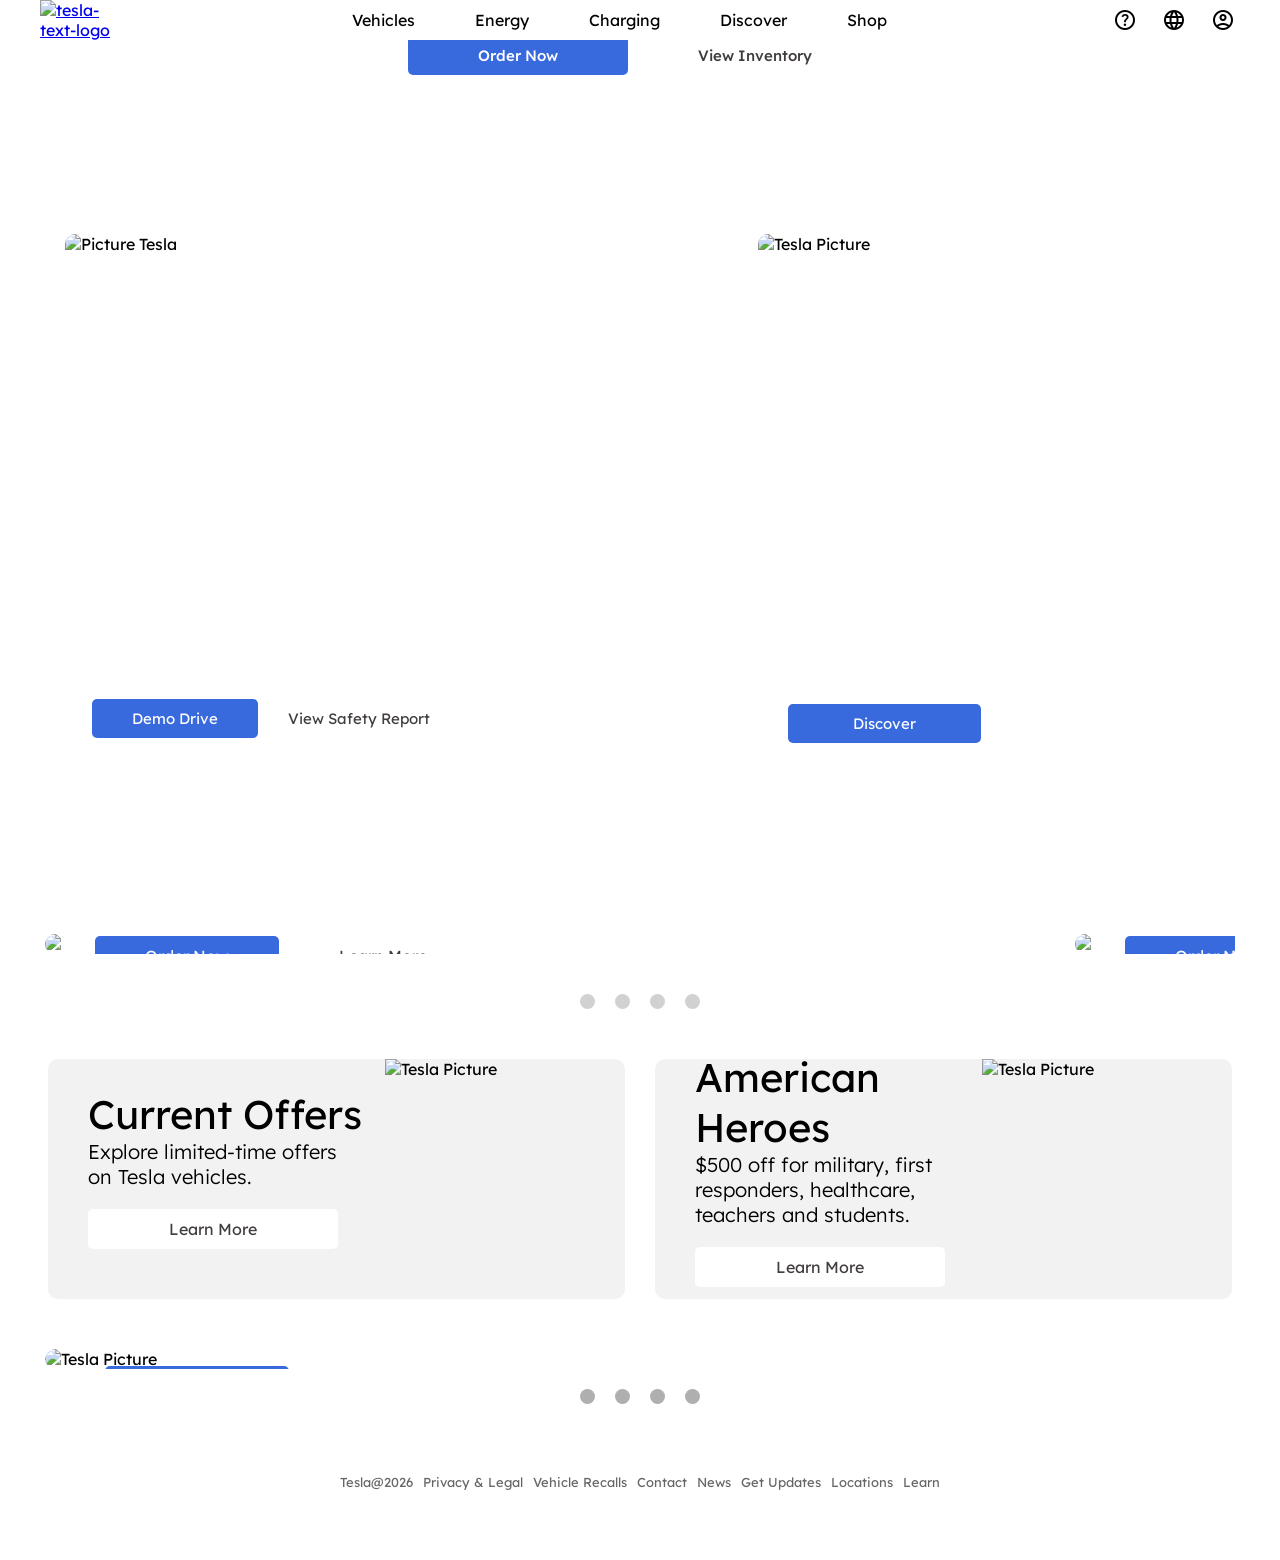
==== commit f272b6c8: "Change the layout and finish it." ====
--- a/tesla.html
+++ b/tesla.html
@@ -37,7 +37,7 @@
 
     <div class="hero">
         <div class="hero-container">
-            
+
             <div class="slide">
                 <div class="text">
                     <p>Model 3</p>
@@ -47,6 +47,29 @@
                     <a href="https://www.tesla.com/inventory/new/m3?arrangeby=plh&range=0"><p class="inventory">View Inventory</p></a>
                 </div>
                 <a href="#"><img src="https://digitalassets.tesla.com/tesla-contents/image/upload/f_auto,q_auto/Homepage-Promo-Model-3-Desktop-US-CA-MX.jpg" alt=""></a>
+            </div>
+
+            <div class="feature">
+                <div class="photo-1">
+                    <div class="head-text-1">
+                        <p>Full Self-Driving (Supervised) Keeps You Safer</p>
+                    </div>
+                    <div class="inside-1">
+                        <a href="https://www.tesla.com/drive"><p class="demo">Demo Drive</p></a>
+                        <a href="https://www.tesla.com/fsd/safety"><p class="report">View Safety Report</p></a>
+                    </div>
+                    <img src="https://digitalassets.tesla.com/tesla-contents/image/upload/f_auto,q_auto/Homepage-FSD-Safety-Report-Split-Desktop.jpg" alt="Picture Tesla">
+                </div>
+
+                <div class="photo-2">
+                    <div class="head-text-2">
+                        <p>Features That Come Standard</p>
+                    </div>
+                    <div class="inside-2">
+                        <a href="https://www.tesla.com/features"><p class="discover">Discover</p></a>
+                    </div>
+                    <img src="https://digitalassets.tesla.com/tesla-contents/image/upload/f_auto,q_auto/Homepage-Features-Desktop.png" alt="Tesla Picture">
+                </div>
             </div>
 
             <div class="car-model-slide">
@@ -99,29 +122,6 @@
                 <a href="#car-2" class="dot"></a>
                 <a href="#car-3" class="dot"></a>
                 <a href="#car-4" class="dot"></a>
-            </div>
-
-            <div class="feature">
-                <div class="photo-1">
-                    <div class="head-text-1">
-                        <p>Full Self-Driving (Supervised) Keeps You Safer</p>
-                    </div>
-                    <div class="inside-1">
-                        <a href="https://www.tesla.com/drive"><p class="demo">Demo Drive</p></a>
-                        <a href="https://www.tesla.com/fsd/safety"><p class="report">View Safety Report</p></a>
-                    </div>
-                    <img src="https://digitalassets.tesla.com/tesla-contents/image/upload/f_auto,q_auto/Homepage-FSD-Safety-Report-Split-Desktop.jpg" alt="Picture Tesla">
-                </div>
-
-                <div class="photo-2">
-                    <div class="head-text-2">
-                        <p>Features That Come Standard</p>
-                    </div>
-                    <div class="inside-2">
-                        <a href="https://www.tesla.com/features"><p class="discover">Discover</p></a>
-                    </div>
-                    <img src="https://digitalassets.tesla.com/tesla-contents/image/upload/f_auto,q_auto/Homepage-Features-Desktop.png" alt="Tesla Picture">
-                </div>
             </div>
 
             <div class="offers">
--- a/tesla.css
+++ b/tesla.css
@@ -20,7 +20,7 @@
 }
 
 .left-container img{
-    width: 120px;
+    width: 90px;
     display: block;
     margin-left: 40px;
 }
@@ -140,7 +140,8 @@
     display: flex;
     position: relative;
     gap: 30px;
-    margin: 40px 25px;
+    margin: 0 45px;
+    padding-top: 130px;
 }
 
 .photo-1 {
@@ -380,7 +381,7 @@
 
 .car-model-slide {
     display: flex;
-    gap: 20px;
+    gap: 30px;
     align-items: center;
     border-radius: 5px;
     margin: 40px 45px;
@@ -407,6 +408,13 @@
     min-width: 1000px;
 
     scroll-snap-align: center;
+
+    padding-top: 100px;
+    box-sizing: border-box;
+}
+
+html {
+    scroll-behavior: smooth;
 }
 
 .head-model-1, .head-model-2, .head-model-3, .head-model-4{
@@ -538,7 +546,7 @@
 
 .energy-card img {
     display: flex;
-    width: 1000px;
+    width: 1200px;
 
     border-radius: 10px;
 }
